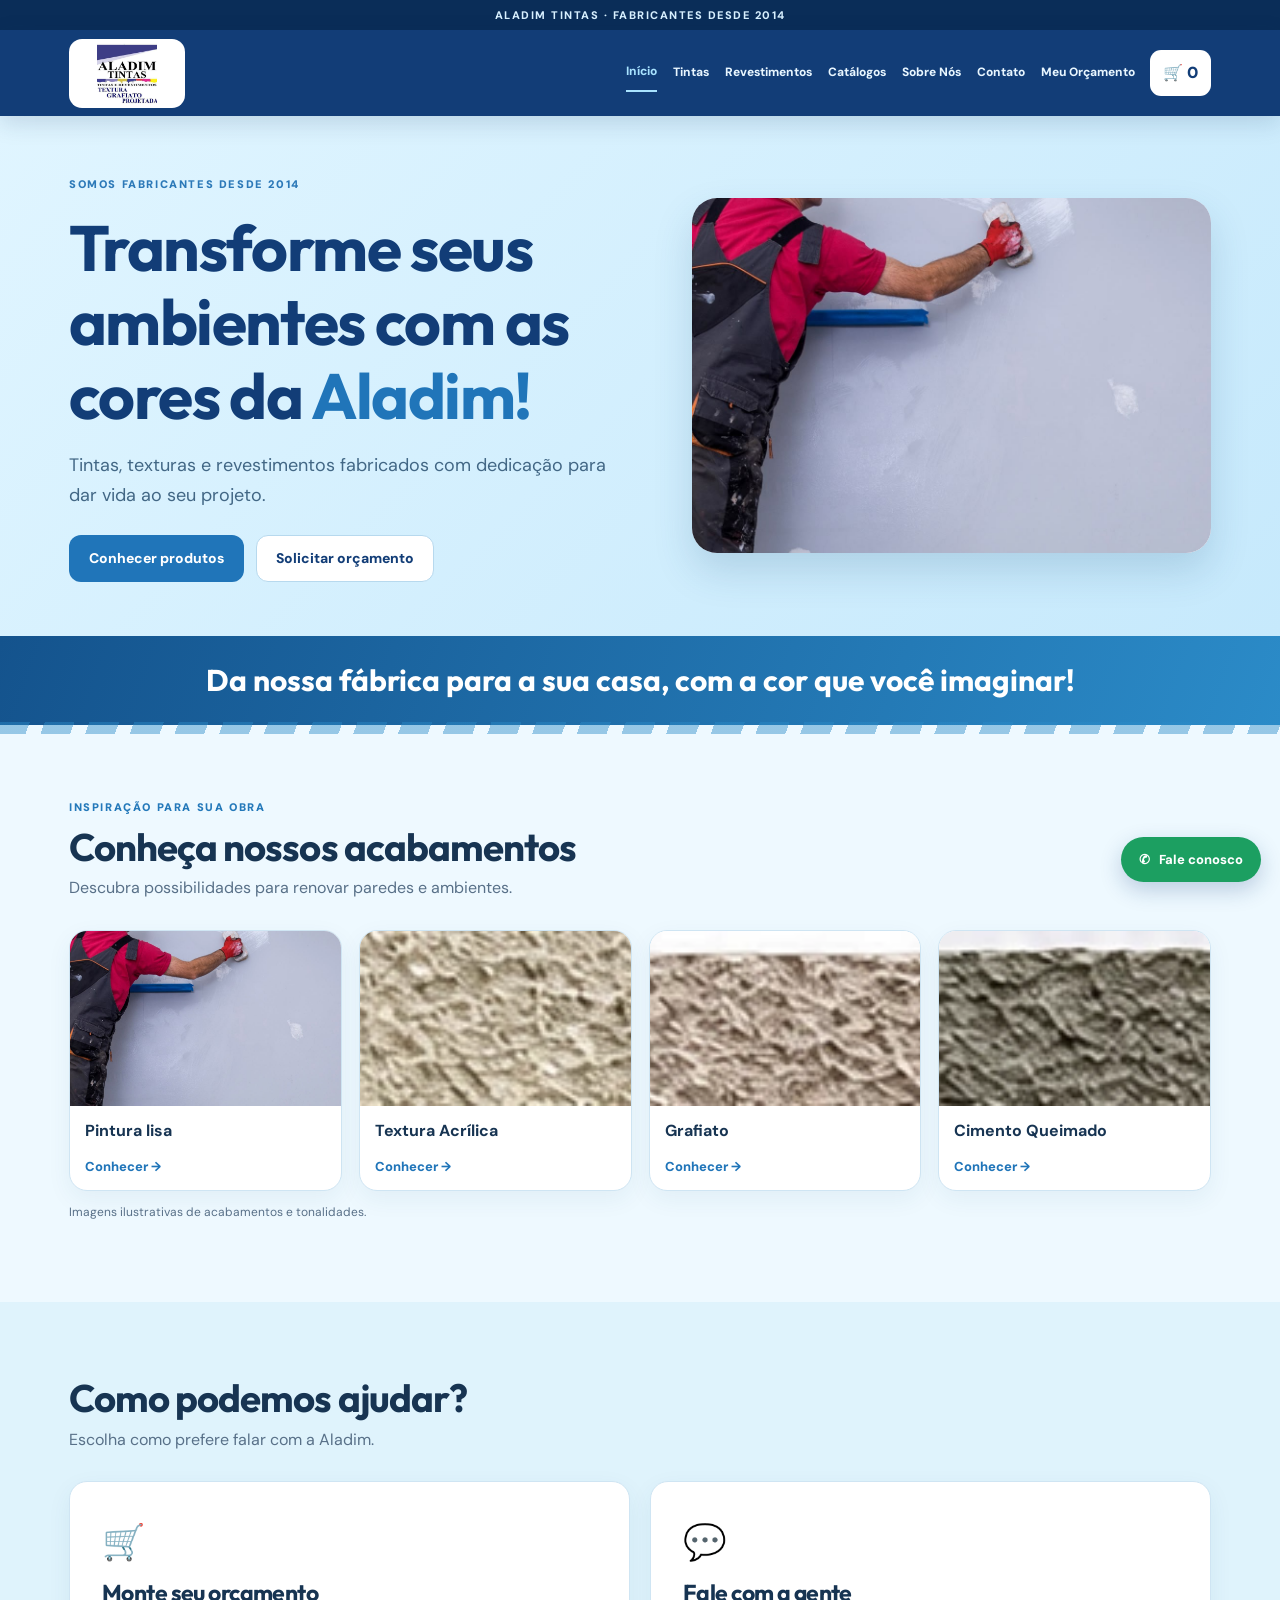
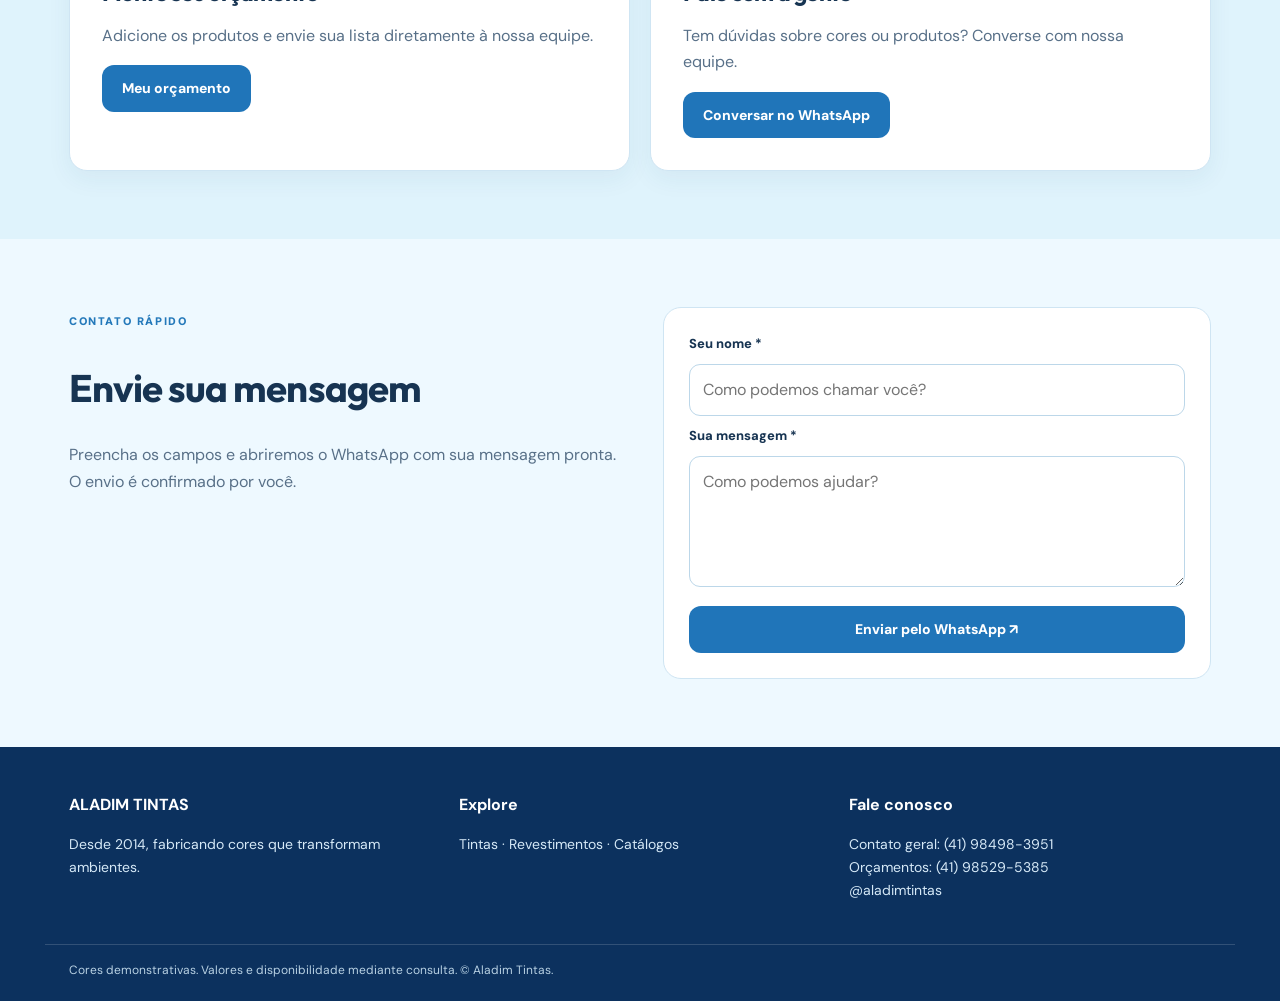
==== index.html @ a7aa91cd "Add files via upload" ====
<!doctype html><html lang="pt-BR"><head><meta charset="utf-8"><meta name="viewport" content="width=device-width,initial-scale=1"><meta name="theme-color" content="#123D77"><meta name="description" content="Aladim Tintas: fabricantes de tintas, texturas e revestimentos desde 2014. Consulte cores e solicite orçamento."><title>Início | Aladim Tintas</title><link rel="stylesheet" href="style.css"></head><body data-page="index"><div class="topline">ALADIM TINTAS · FABRICANTES DESDE 2014</div><header class="header"><div class="wrap nav"><a class="brand" href="index.html" aria-label="Aladim Tintas, início"><img src="logo.png" alt="Aladim Tintas"></a><button id="menu-button" class="menu-button" type="button" aria-expanded="false" aria-controls="navlinks">☰ Menu</button><nav id="navlinks" class="navlinks" aria-label="Menu principal"><a href="index.html" class="current" aria-current="page">Início</a><a href="tintas.html">Tintas</a><a href="revestimentos.html">Revestimentos</a><a href="catalogos.html">Catálogos</a><a href="sobre.html">Sobre Nós</a><a href="contato.html">Contato</a><a href="orcamento.html">Meu Orçamento</a></nav><a class="cart-top" href="orcamento.html" aria-label="Meu orçamento">🛒 <span id="cart-count">0</span></a></div></header><main id="main"></main><footer><div class="wrap foot-grid"><div><strong>ALADIM TINTAS</strong><p>Desde 2014, fabricando cores que transformam ambientes.</p></div><div><strong>Explore</strong><p><a href="tintas.html">Tintas</a> · <a href="revestimentos.html">Revestimentos</a> · <a href="catalogos.html">Catálogos</a></p></div><div><strong>Fale conosco</strong><p><a href="https://wa.me/5541984983951" target="_blank" rel="noopener">Contato geral: (41) 98498-3951</a><br><a href="https://wa.me/5541985295385" target="_blank" rel="noopener">Orçamentos: (41) 98529-5385</a><br><a href="https://www.instagram.com/aladimtintas/" target="_blank" rel="noopener">@aladimtintas</a></p></div></div><div class="wrap copyright">Cores demonstrativas. Valores e disponibilidade mediante consulta. © Aladim Tintas.</div></footer><a class="whats-float" href="https://wa.me/5541984983951?text=Ol%C3%A1%21%20Gostaria%20de%20falar%20com%20a%20Aladim%20Tintas." target="_blank" rel="noopener" aria-label="Falar com Aladim Tintas pelo WhatsApp">✆ <span>Fale conosco</span></a><script src="app.js" defer></script></body></html>
---- style.css ----
@import url('https://fonts.googleapis.com/css2?family=DM+Sans:wght@400;500;600;700;800&family=Outfit:wght@400;500;600;700;800;900&display=swap');
:root{--navy:#123d77;--blue:#2075b9;--blue2:#3994d0;--sky:#dff3fc;--sky2:#eef9ff;--ink:#173452;--muted:#587088;--border:#cfe5f3;--white:#fff}*{box-sizing:border-box}html{scroll-behavior:smooth}body{margin:0;background:var(--sky2);color:var(--ink);font:16px/1.65 'DM Sans',Arial,sans-serif}h1,h2,h3{font-family:Outfit,'DM Sans',sans-serif;line-height:1.16;letter-spacing:-.025em}h1{font-size:clamp(38px,5vw,66px)}h2{font-size:clamp(28px,3vw,40px)}h3{font-size:23px}a{color:inherit;text-decoration:none}button,input,select,textarea{font:inherit}button{cursor:pointer}button:disabled{opacity:.45;cursor:not-allowed}.wrap{max-width:1190px;margin:auto;padding-left:24px;padding-right:24px}.topline{text-align:center;background:#0a2d58;color:#d8f0ff;padding:6px 10px;font-size:11px;letter-spacing:1.5px;font-weight:800}.header{background:var(--navy);position:sticky;top:0;z-index:40;box-shadow:0 7px 22px #0b2d5426}.nav{min-height:86px;display:flex;align-items:center;gap:15px}.brand{flex-shrink:0;background:#fff;border-radius:13px;padding:4px 8px}.brand img{width:100px;height:61px;object-fit:contain;display:block}.navlinks{display:flex;align-items:center;gap:16px;margin-left:auto}.navlinks a{font-size:12px;font-weight:800;color:#e8f6ff;white-space:nowrap;padding:8px 0}.navlinks a:hover,.navlinks .current{color:#a8e3ff;border-bottom:2px solid #a8e3ff}.cart-top{padding:10px 13px;border-radius:11px;background:#fff;color:var(--navy);font-weight:900;white-space:nowrap}.menu-button{display:none}.eyebrow{font-size:11px;font-weight:900;letter-spacing:1.6px;color:#2c79b8}.eyebrow.dark{color:#2479ba}.section{padding-top:68px;padding-bottom:68px}.section-heading{margin-bottom:28px}.section-heading h2{margin:6px 0}.section-heading p{margin:0;color:var(--muted)}.btn{display:inline-flex;align-items:center;justify-content:center;border:1px solid transparent;border-radius:12px;padding:13px 19px;font-weight:800;font-size:14px;line-height:1.35;text-align:center;transition:transform .2s,box-shadow .2s}.btn:hover{transform:translateY(-2px);box-shadow:0 8px 18px #123d7724}.btn-primary{background:var(--blue);color:#fff}.btn-outline{background:#fff;color:var(--navy);border-color:#b7d9ee}.actions{display:flex;gap:12px;flex-wrap:wrap;margin-top:24px}.home-hero{background:linear-gradient(135deg,#e0f5ff,#c6e9fc);overflow:hidden}.hero-layout{display:grid;grid-template-columns:1.05fr .95fr;gap:50px;align-items:center;min-height:470px;padding-top:54px;padding-bottom:54px}.hero-layout h1{color:var(--navy);margin:14px 0}.hero-layout h1 em{color:var(--blue);font-style:normal}.hero-layout p{color:#426785;font-size:18px;max-width:540px}.photo{height:230px;background:linear-gradient(135deg,#e7f5ff,#fff);display:flex;align-items:center;justify-content:center;overflow:hidden}.photo img{width:100%;height:100%;object-fit:contain;padding:12px}.hero-photo{height:355px;border-radius:25px;box-shadow:0 18px 38px #154b782b}.hero-photo img{object-fit:cover;padding:0}.brush-band{background:linear-gradient(110deg,#14538d,#2b8bc8);color:#fff;text-align:center;font:700 clamp(19px,2.5vw,30px)/1.3 Outfit,sans-serif;padding:25px 0;position:relative}.brush-band:after{content:'';position:absolute;bottom:-9px;left:0;right:0;height:12px;background:repeating-linear-gradient(110deg,#2b8bc8 0 28px,transparent 28px 42px);opacity:.45}.finish-grid{display:grid;grid-template-columns:repeat(4,minmax(0,1fr));gap:17px}.finish-card,.product-card,.help-card,.contact-card,.color-card{background:#fff;border:1px solid var(--border);border-radius:18px;overflow:hidden;box-shadow:0 8px 25px #184d7510}.finish-card{transition:transform .2s}.finish-card:hover{transform:translateY(-4px)}.finish-card .photo{height:175px}.finish-card .photo img{object-fit:cover;padding:0}.finish-card strong,.finish-card span{display:block;margin:12px 15px}.finish-card span{font-size:13px;color:var(--blue);font-weight:800}.soft-section{background:var(--sky)}.help-grid{display:grid;grid-template-columns:1fr 1fr;gap:20px}.help-card{padding:32px}.help-card h3{margin:8px 0}.help-card p{color:var(--muted)}.help-icon{font-size:35px}.message-layout{display:grid;grid-template-columns:1fr 1fr;gap:45px;align-items:start}.message-layout p{color:var(--muted)}.message-form{background:#fff;border:1px solid var(--border);padding:25px;border-radius:18px;display:grid;gap:9px}.message-form label{font-weight:800;font-size:13px}.message-form .btn{margin-top:10px}.field{width:100%;padding:12px 13px;background:#fff;border:1px solid #bcd7e9;border-radius:11px;color:var(--ink);outline-color:var(--blue)}.page-hero{background:linear-gradient(110deg,#174c82,#2b83bf);color:#fff;padding:54px 0}.page-hero .eyebrow{color:#d0efff}.page-hero h1{margin:10px 0}.page-hero p{color:#e0f3ff;margin:0;max-width:720px}.product-grid{display:grid;grid-template-columns:repeat(3,minmax(0,1fr));gap:22px}.product-card .photo{height:235px}.product-body{padding:22px;display:flex;flex-direction:column;align-items:stretch}.product-body h3{margin:12px 0}.product-body p{font-size:13px;color:var(--muted);line-height:1.6;flex:1}.pill{align-self:start;font-size:11px;font-weight:800;color:var(--blue);background:#e5f5ff;padding:5px 11px;border-radius:30px}.product-body label,.coating-text label{font-size:12px;font-weight:800;margin:15px 0 6px}.product-body .btn,.coating-text .btn{margin-top:15px}.swatches{display:flex;gap:12px;flex-wrap:wrap;margin:12px 0 5px}.swatch-option{display:flex;flex-direction:column;align-items:center;gap:4px;font-size:11px;min-width:49px}.swatch-option small{font-size:10px;color:var(--muted);text-align:center}.swatch-dot{width:35px;height:35px;border:2px solid #c5d9e7;border-radius:9px;box-shadow:0 2px 5px #174c8220}.swatch-dot.more{display:flex;align-items:center;justify-content:center;background:#e7f4ff;color:var(--blue);font-size:25px}.coating-list{display:grid;gap:24px}.coating-section{background:#fff;border:1px solid var(--border);border-radius:24px;padding:25px;display:grid;gap:26px;box-shadow:0 9px 25px #154b7812}.coating-photos{display:grid;grid-template-columns:repeat(3,minmax(0,1fr));gap:12px}.coating-photos .photo,.coating-sample{height:220px;border-radius:14px;overflow:hidden;background:#e8f4fc}.coating-photos .photo img{object-fit:contain}.coating-sample{position:relative}.coating-sample img{width:100%;height:100%;object-fit:cover;image-rendering:auto}.coating-sample small{position:absolute;bottom:0;left:0;right:0;background:#123d77df;color:#fff;text-align:center;padding:4px;font-size:11px}.coating-text h2{margin:7px 0}.coating-text p{color:var(--muted);max-width:850px}.coating-text select{max-width:320px;display:block}.catalog-notice{background:#fff;border-left:4px solid var(--blue);border-radius:12px;padding:17px 22px;margin-bottom:38px;box-shadow:0 5px 15px #123d7710}.colors-grid{display:grid;grid-template-columns:repeat(4,minmax(0,1fr));gap:18px}.color-card{padding:10px}.color-card img{width:100%;aspect-ratio:2.3/1;object-fit:cover;display:block;border-radius:10px;border:1px solid #d7e2e8}.color-info{display:flex;flex-direction:column;text-align:center;padding:9px 3px 5px;line-height:1.35}.color-info strong{font-size:14px}.color-info span{color:var(--muted);font-size:12px;margin-top:3px}.sun-note{font-size:13px;color:var(--muted);margin-top:24px}.custom-colors{display:grid;grid-template-columns:1.3fr .7fr;gap:45px;align-items:center}.custom-colors p{color:var(--muted)}.brand-refs{display:grid;gap:15px}.brand-refs img{width:100%;max-height:140px;object-fit:contain;background:white;padding:18px;border-radius:18px;border:1px solid var(--border)}.about-hero{background:linear-gradient(110deg,#d9f2ff,#b9e2fa);padding:52px 0}.about-hero h1{color:var(--navy)}.about-hero p{color:var(--muted);font-size:18px}.about-hero .photo{height:320px;border-radius:24px}.split{display:grid;grid-template-columns:1fr 1fr;gap:55px;align-items:center}.split p,.story p{color:var(--muted)}.split .photo{height:340px;border-radius:22px}.story{max-width:980px}.story p{font-size:18px}.contact-cards{display:grid;grid-template-columns:1fr 1fr;gap:25px}.contact-card{padding:27px}.contact-card h2{font-size:28px;margin:12px 0}.contact-card h3{margin:8px 0}.contact-card p{color:var(--muted)}.contact-card .photo{height:225px;border-radius:13px}.contact-card .photo img{object-fit:cover;padding:0}.contact-card p a{text-decoration:underline}.map-frame{height:340px;margin-top:30px;border-radius:19px;overflow:hidden;background:#d5e8f4}.map-frame iframe{border:0;width:100%;height:100%}.quote-grid{display:grid;grid-template-columns:1.2fr .8fr;gap:24px;align-items:start}.quote-box{background:#fff;border:1px solid var(--border);border-radius:20px;padding:25px;box-shadow:0 9px 25px #154b7810}.quote-box h2{font-size:27px;margin:0 0 22px}.quote-box label{display:block;font-size:13px;font-weight:800;margin:14px 0 6px}.quote-box .send-btn{width:100%;margin-top:20px}.quote-row{display:flex;align-items:center;gap:12px;padding:14px 0;border-bottom:1px solid var(--border)}.quote-thumb{width:75px;flex:none}.quote-thumb .photo{height:70px;border-radius:10px}.quote-info{flex:1;min-width:0}.quote-info strong{font-size:14px;display:block}.quote-info span{font-size:12px;color:var(--muted)}.remove{border:0;background:none;padding:0;color:#b53d47;text-decoration:underline;font-size:12px}.stepper{display:flex;gap:8px;align-items:center;font-weight:800}.stepper button{background:#f2f9ff;border:1px solid var(--border);border-radius:8px;width:31px;height:31px}.back-link{display:inline-block;margin-top:20px;color:var(--blue);font-weight:800}.empty-cart{text-align:center;padding:25px}.empty-cart>span{font-size:40px}.muted{color:var(--muted)}.small{font-size:12px}.item-count{color:var(--blue)}footer{background:#0c315e;color:#fff;padding:45px 0 20px}.foot-grid{display:grid;grid-template-columns:repeat(3,1fr);gap:28px}.foot-grid p{font-size:14px;color:#d6e9f7}.foot-grid a:hover{text-decoration:underline}.copyright{border-top:1px solid #ffffff28;margin-top:28px;padding-top:16px;font-size:12px;color:#b8d1e3}.whats-float{position:fixed;right:19px;bottom:18px;z-index:50;display:flex;align-items:center;gap:9px;background:#1c9f61;color:#fff;padding:12px 18px;border-radius:30px;box-shadow:0 8px 22px #123d773b;font-weight:800;font-size:13px;transition:transform .2s}.whats-float:hover{transform:translateY(-3px)}.whats-float:first-letter{font-size:22px}
@media(max-width:1100px){.navlinks{gap:9px}.navlinks a{font-size:11px}.brand img{width:90px}}@media(max-width:930px){.menu-button{display:block;margin-left:auto;border:1px solid #9bc8e5;color:var(--navy);background:#fff;border-radius:10px;padding:9px 12px;font-weight:800}.nav{flex-wrap:wrap;min-height:75px}.navlinks{display:none;order:4;flex-basis:100%;padding:10px 0 18px;flex-direction:column;align-items:stretch;gap:0}.navlinks.open{display:flex}.navlinks a{font-size:14px;padding:10px;border-radius:8px}.navlinks .current{border-bottom:0;background:#ffffff18}.hero-layout,.split,.message-layout,.custom-colors,.quote-grid{grid-template-columns:1fr}.hero-layout{gap:25px}.hero-photo{height:260px}.product-grid{grid-template-columns:repeat(2,minmax(0,1fr))}.finish-grid{grid-template-columns:repeat(2,minmax(0,1fr))}.contact-cards{grid-template-columns:1fr}.brand-refs{grid-template-columns:1fr 1fr}.brand-refs img{height:130px}}@media(max-width:620px){.wrap{padding-left:17px;padding-right:17px}.section{padding-top:42px;padding-bottom:42px}.hero-layout{padding-top:35px;padding-bottom:38px}.hero-layout p{font-size:16px}.hero-photo{height:220px}.help-grid,.product-grid,.foot-grid{grid-template-columns:1fr}.colors-grid{grid-template-columns:repeat(2,minmax(0,1fr));gap:10px}.color-card{padding:6px;border-radius:12px}.color-info strong{font-size:12px}.color-info span{font-size:11px}.coating-section{padding:14px}.coating-photos{display:flex;overflow-x:auto;scroll-snap-type:x mandatory;padding-bottom:8px}.coating-photos>.photo,.coating-sample{min-width:76%;height:210px;scroll-snap-align:start}.coating-text{padding:0 5px 8px}.quote-box{padding:18px}.quote-row{gap:7px}.quote-thumb{width:54px}.quote-thumb .photo{height:55px}.stepper{gap:4px}.stepper button{width:27px;height:27px}.brand-refs{grid-template-columns:1fr 1fr}.whats-float span{display:none}.whats-float{width:49px;height:49px;justify-content:center;padding:0;border-radius:50%;font-size:24px}}
@media(prefers-reduced-motion:reduce){html{scroll-behavior:auto}*,*:before,*:after{transition:none!important;animation:none!important}}
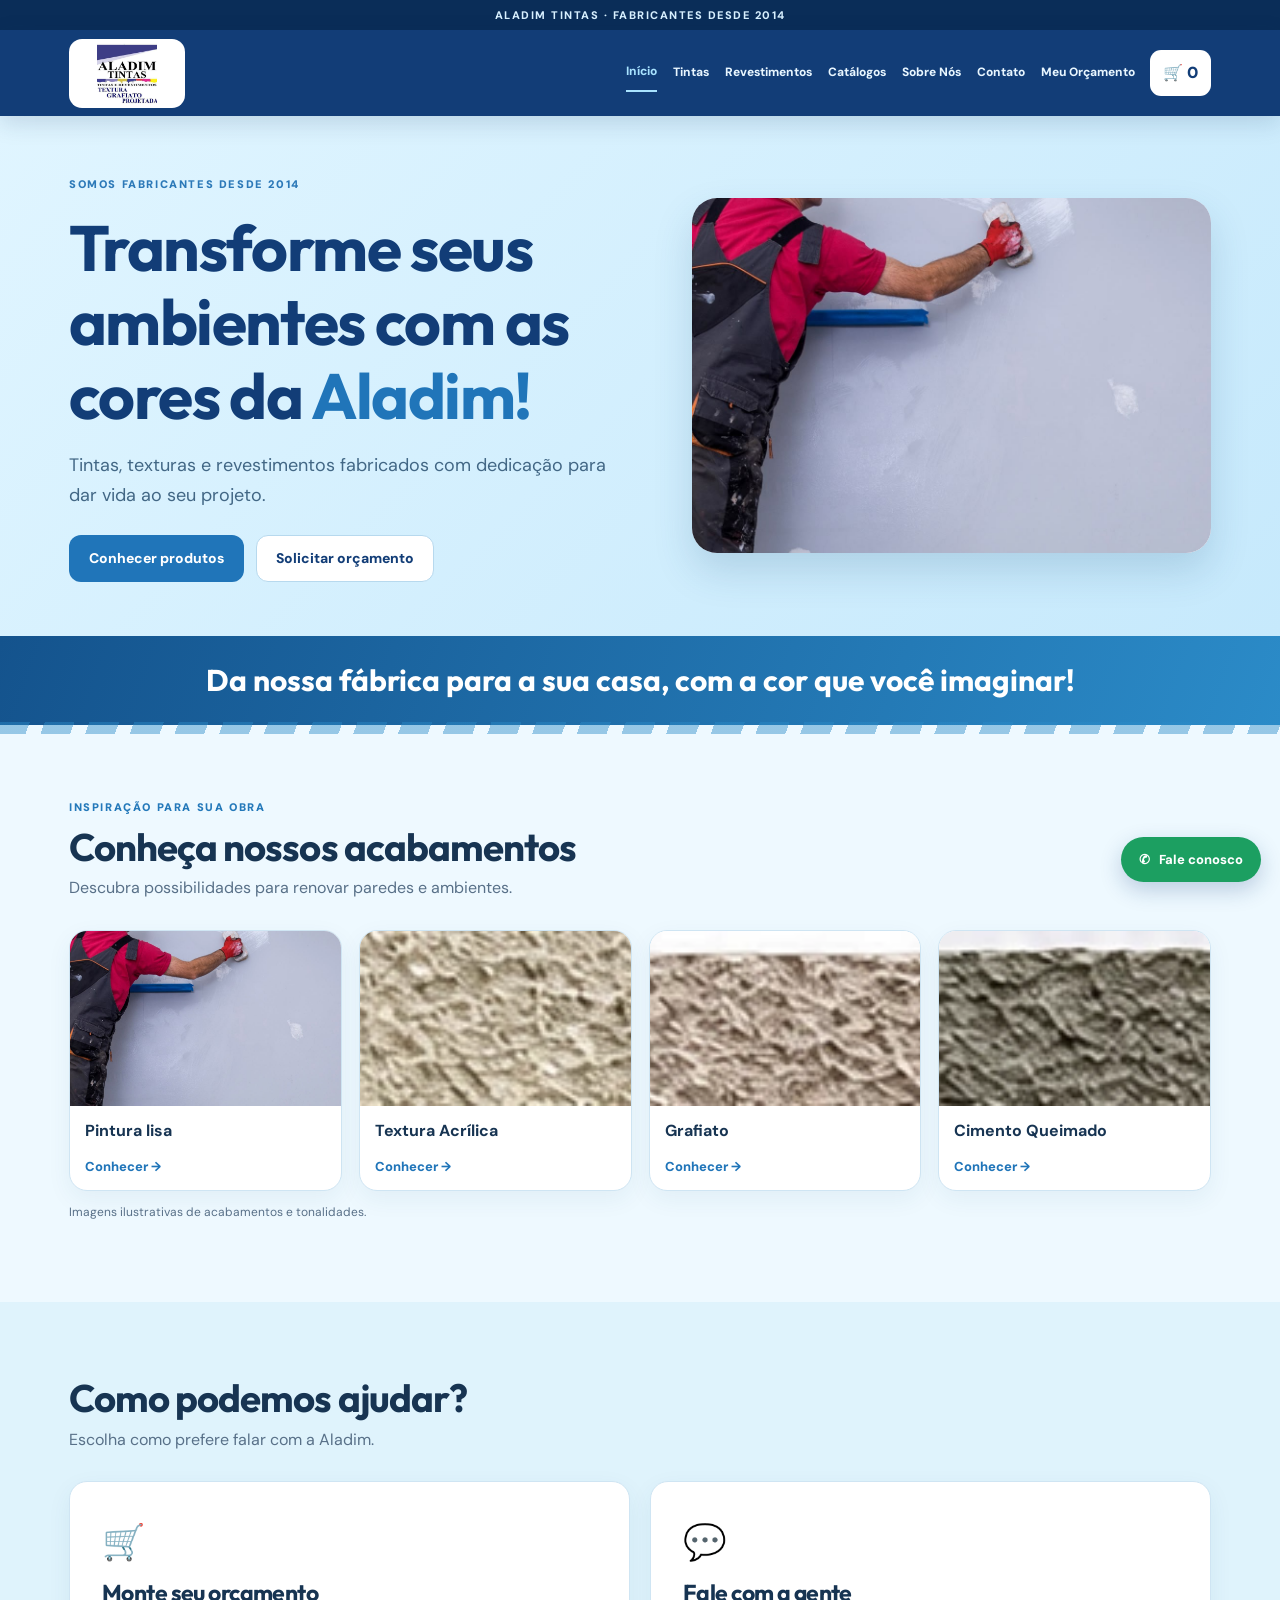
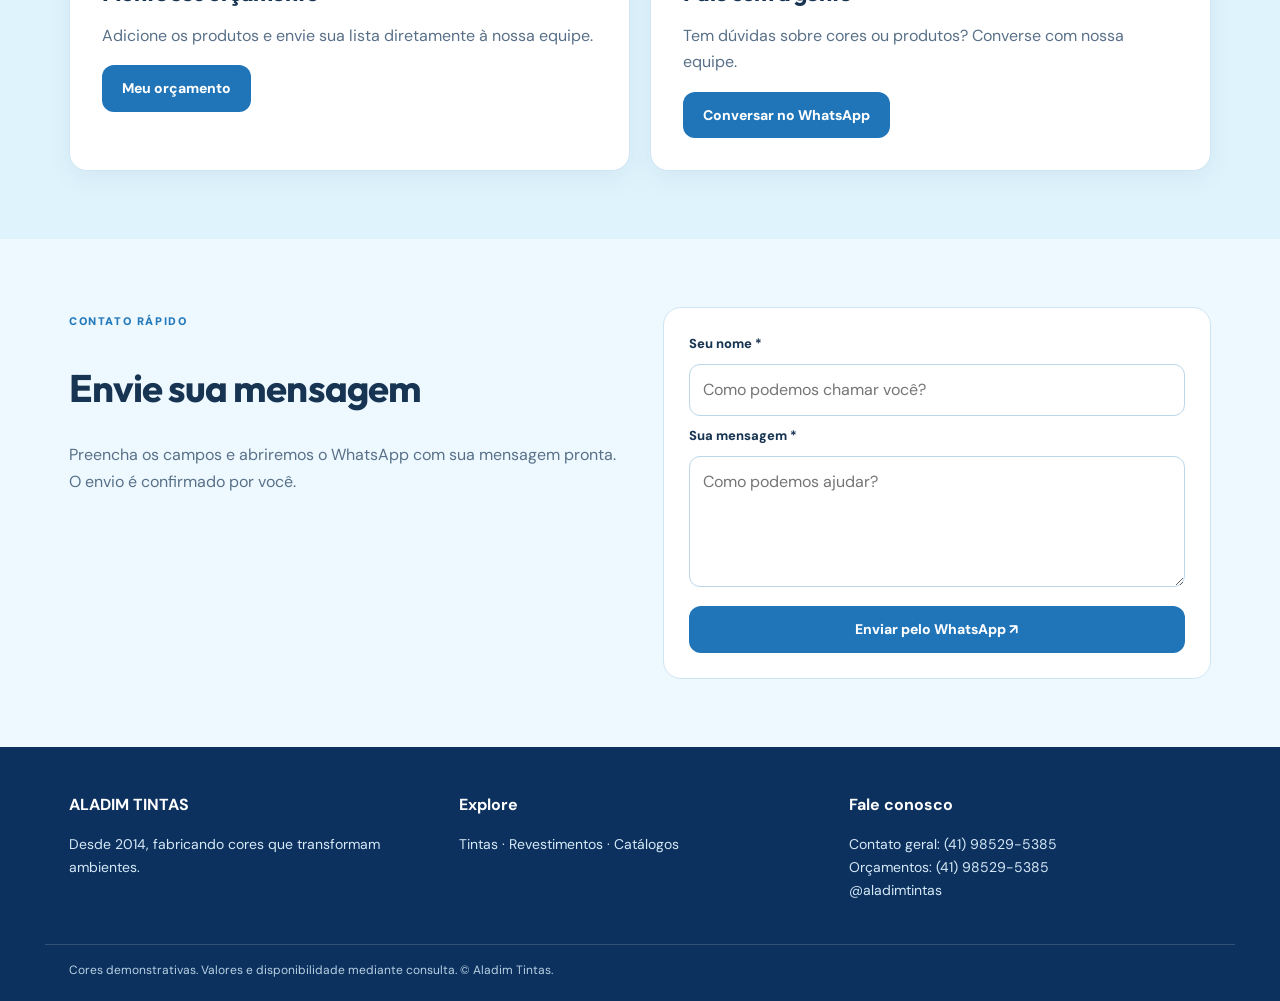
==== commit 0520e5d5: "Add files via upload" ====
--- a/index.html
+++ b/index.html
@@ -1 +1 @@
-<!doctype html><html lang="pt-BR"><head><meta charset="utf-8"><meta name="viewport" content="width=device-width,initial-scale=1"><meta name="theme-color" content="#123D77"><meta name="description" content="Aladim Tintas: fabricantes de tintas, texturas e revestimentos desde 2014. Consulte cores e solicite orçamento."><title>Início | Aladim Tintas</title><link rel="stylesheet" href="style.css"></head><body data-page="index"><div class="topline">ALADIM TINTAS · FABRICANTES DESDE 2014</div><header class="header"><div class="wrap nav"><a class="brand" href="index.html" aria-label="Aladim Tintas, início"><img src="logo.png" alt="Aladim Tintas"></a><button id="menu-button" class="menu-button" type="button" aria-expanded="false" aria-controls="navlinks">☰ Menu</button><nav id="navlinks" class="navlinks" aria-label="Menu principal"><a href="index.html" class="current" aria-current="page">Início</a><a href="tintas.html">Tintas</a><a href="revestimentos.html">Revestimentos</a><a href="catalogos.html">Catálogos</a><a href="sobre.html">Sobre Nós</a><a href="contato.html">Contato</a><a href="orcamento.html">Meu Orçamento</a></nav><a class="cart-top" href="orcamento.html" aria-label="Meu orçamento">🛒 <span id="cart-count">0</span></a></div></header><main id="main"></main><footer><div class="wrap foot-grid"><div><strong>ALADIM TINTAS</strong><p>Desde 2014, fabricando cores que transformam ambientes.</p></div><div><strong>Explore</strong><p><a href="tintas.html">Tintas</a> · <a href="revestimentos.html">Revestimentos</a> · <a href="catalogos.html">Catálogos</a></p></div><div><strong>Fale conosco</strong><p><a href="https://wa.me/5541984983951" target="_blank" rel="noopener">Contato geral: (41) 98498-3951</a><br><a href="https://wa.me/5541985295385" target="_blank" rel="noopener">Orçamentos: (41) 98529-5385</a><br><a href="https://www.instagram.com/aladimtintas/" target="_blank" rel="noopener">@aladimtintas</a></p></div></div><div class="wrap copyright">Cores demonstrativas. Valores e disponibilidade mediante consulta. © Aladim Tintas.</div></footer><a class="whats-float" href="https://wa.me/5541984983951?text=Ol%C3%A1%21%20Gostaria%20de%20falar%20com%20a%20Aladim%20Tintas." target="_blank" rel="noopener" aria-label="Falar com Aladim Tintas pelo WhatsApp">✆ <span>Fale conosco</span></a><script src="app.js" defer></script></body></html>+<!doctype html><html lang="pt-BR"><head><meta charset="utf-8"><meta name="viewport" content="width=device-width,initial-scale=1"><meta name="theme-color" content="#123D77"><meta name="description" content="Aladim Tintas: fabricantes de tintas, texturas e revestimentos desde 2014. Consulte cores e solicite orçamento."><title>Início | Aladim Tintas</title><link rel="stylesheet" href="style.css"></head><body data-page="index"><div class="topline">ALADIM TINTAS · FABRICANTES DESDE 2014</div><header class="header"><div class="wrap nav"><a class="brand" href="index.html" aria-label="Aladim Tintas, início"><img src="logo.png" alt="Aladim Tintas"></a><button id="menu-button" class="menu-button" type="button" aria-expanded="false" aria-controls="navlinks">☰ Menu</button><nav id="navlinks" class="navlinks" aria-label="Menu principal"><a href="index.html" class="current" aria-current="page">Início</a><a href="tintas.html">Tintas</a><a href="revestimentos.html">Revestimentos</a><a href="catalogos.html">Catálogos</a><a href="sobre.html">Sobre Nós</a><a href="contato.html">Contato</a><a href="orcamento.html">Meu Orçamento</a></nav><a class="cart-top" href="orcamento.html" aria-label="Meu orçamento">🛒 <span id="cart-count">0</span></a></div></header><main id="main"></main><footer><div class="wrap foot-grid"><div><strong>ALADIM TINTAS</strong><p>Desde 2014, fabricando cores que transformam ambientes.</p></div><div><strong>Explore</strong><p><a href="tintas.html">Tintas</a> · <a href="revestimentos.html">Revestimentos</a> · <a href="catalogos.html">Catálogos</a></p></div><div><strong>Fale conosco</strong><p><a href="https://wa.me/5541985295385" target="_blank" rel="noopener">Contato geral: (41) 98529-5385</a><br><a href="https://wa.me/5541985295385" target="_blank" rel="noopener">Orçamentos: (41) 98529-5385</a><br><a href="https://www.instagram.com/aladimtintas/" target="_blank" rel="noopener">@aladimtintas</a></p></div></div><div class="wrap copyright">Cores demonstrativas. Valores e disponibilidade mediante consulta. © Aladim Tintas.</div></footer><a class="whats-float" href="https://wa.me/5541985295385?text=Ol%C3%A1%21%20Gostaria%20de%20falar%20com%20a%20Aladim%20Tintas." target="_blank" rel="noopener" aria-label="Falar com Aladim Tintas pelo WhatsApp">✆ <span>Fale conosco</span></a><script src="app.js" defer></script></body></html>
--- a/style.css
+++ b/style.css
@@ -2,3 +2,13 @@
 :root{--navy:#123d77;--blue:#2075b9;--blue2:#3994d0;--sky:#dff3fc;--sky2:#eef9ff;--ink:#173452;--muted:#587088;--border:#cfe5f3;--white:#fff}*{box-sizing:border-box}html{scroll-behavior:smooth}body{margin:0;background:var(--sky2);color:var(--ink);font:16px/1.65 'DM Sans',Arial,sans-serif}h1,h2,h3{font-family:Outfit,'DM Sans',sans-serif;line-height:1.16;letter-spacing:-.025em}h1{font-size:clamp(38px,5vw,66px)}h2{font-size:clamp(28px,3vw,40px)}h3{font-size:23px}a{color:inherit;text-decoration:none}button,input,select,textarea{font:inherit}button{cursor:pointer}button:disabled{opacity:.45;cursor:not-allowed}.wrap{max-width:1190px;margin:auto;padding-left:24px;padding-right:24px}.topline{text-align:center;background:#0a2d58;color:#d8f0ff;padding:6px 10px;font-size:11px;letter-spacing:1.5px;font-weight:800}.header{background:var(--navy);position:sticky;top:0;z-index:40;box-shadow:0 7px 22px #0b2d5426}.nav{min-height:86px;display:flex;align-items:center;gap:15px}.brand{flex-shrink:0;background:#fff;border-radius:13px;padding:4px 8px}.brand img{width:100px;height:61px;object-fit:contain;display:block}.navlinks{display:flex;align-items:center;gap:16px;margin-left:auto}.navlinks a{font-size:12px;font-weight:800;color:#e8f6ff;white-space:nowrap;padding:8px 0}.navlinks a:hover,.navlinks .current{color:#a8e3ff;border-bottom:2px solid #a8e3ff}.cart-top{padding:10px 13px;border-radius:11px;background:#fff;color:var(--navy);font-weight:900;white-space:nowrap}.menu-button{display:none}.eyebrow{font-size:11px;font-weight:900;letter-spacing:1.6px;color:#2c79b8}.eyebrow.dark{color:#2479ba}.section{padding-top:68px;padding-bottom:68px}.section-heading{margin-bottom:28px}.section-heading h2{margin:6px 0}.section-heading p{margin:0;color:var(--muted)}.btn{display:inline-flex;align-items:center;justify-content:center;border:1px solid transparent;border-radius:12px;padding:13px 19px;font-weight:800;font-size:14px;line-height:1.35;text-align:center;transition:transform .2s,box-shadow .2s}.btn:hover{transform:translateY(-2px);box-shadow:0 8px 18px #123d7724}.btn-primary{background:var(--blue);color:#fff}.btn-outline{background:#fff;color:var(--navy);border-color:#b7d9ee}.actions{display:flex;gap:12px;flex-wrap:wrap;margin-top:24px}.home-hero{background:linear-gradient(135deg,#e0f5ff,#c6e9fc);overflow:hidden}.hero-layout{display:grid;grid-template-columns:1.05fr .95fr;gap:50px;align-items:center;min-height:470px;padding-top:54px;padding-bottom:54px}.hero-layout h1{color:var(--navy);margin:14px 0}.hero-layout h1 em{color:var(--blue);font-style:normal}.hero-layout p{color:#426785;font-size:18px;max-width:540px}.photo{height:230px;background:linear-gradient(135deg,#e7f5ff,#fff);display:flex;align-items:center;justify-content:center;overflow:hidden}.photo img{width:100%;height:100%;object-fit:contain;padding:12px}.hero-photo{height:355px;border-radius:25px;box-shadow:0 18px 38px #154b782b}.hero-photo img{object-fit:cover;padding:0}.brush-band{background:linear-gradient(110deg,#14538d,#2b8bc8);color:#fff;text-align:center;font:700 clamp(19px,2.5vw,30px)/1.3 Outfit,sans-serif;padding:25px 0;position:relative}.brush-band:after{content:'';position:absolute;bottom:-9px;left:0;right:0;height:12px;background:repeating-linear-gradient(110deg,#2b8bc8 0 28px,transparent 28px 42px);opacity:.45}.finish-grid{display:grid;grid-template-columns:repeat(4,minmax(0,1fr));gap:17px}.finish-card,.product-card,.help-card,.contact-card,.color-card{background:#fff;border:1px solid var(--border);border-radius:18px;overflow:hidden;box-shadow:0 8px 25px #184d7510}.finish-card{transition:transform .2s}.finish-card:hover{transform:translateY(-4px)}.finish-card .photo{height:175px}.finish-card .photo img{object-fit:cover;padding:0}.finish-card strong,.finish-card span{display:block;margin:12px 15px}.finish-card span{font-size:13px;color:var(--blue);font-weight:800}.soft-section{background:var(--sky)}.help-grid{display:grid;grid-template-columns:1fr 1fr;gap:20px}.help-card{padding:32px}.help-card h3{margin:8px 0}.help-card p{color:var(--muted)}.help-icon{font-size:35px}.message-layout{display:grid;grid-template-columns:1fr 1fr;gap:45px;align-items:start}.message-layout p{color:var(--muted)}.message-form{background:#fff;border:1px solid var(--border);padding:25px;border-radius:18px;display:grid;gap:9px}.message-form label{font-weight:800;font-size:13px}.message-form .btn{margin-top:10px}.field{width:100%;padding:12px 13px;background:#fff;border:1px solid #bcd7e9;border-radius:11px;color:var(--ink);outline-color:var(--blue)}.page-hero{background:linear-gradient(110deg,#174c82,#2b83bf);color:#fff;padding:54px 0}.page-hero .eyebrow{color:#d0efff}.page-hero h1{margin:10px 0}.page-hero p{color:#e0f3ff;margin:0;max-width:720px}.product-grid{display:grid;grid-template-columns:repeat(3,minmax(0,1fr));gap:22px}.product-card .photo{height:235px}.product-body{padding:22px;display:flex;flex-direction:column;align-items:stretch}.product-body h3{margin:12px 0}.product-body p{font-size:13px;color:var(--muted);line-height:1.6;flex:1}.pill{align-self:start;font-size:11px;font-weight:800;color:var(--blue);background:#e5f5ff;padding:5px 11px;border-radius:30px}.product-body label,.coating-text label{font-size:12px;font-weight:800;margin:15px 0 6px}.product-body .btn,.coating-text .btn{margin-top:15px}.swatches{display:flex;gap:12px;flex-wrap:wrap;margin:12px 0 5px}.swatch-option{display:flex;flex-direction:column;align-items:center;gap:4px;font-size:11px;min-width:49px}.swatch-option small{font-size:10px;color:var(--muted);text-align:center}.swatch-dot{width:35px;height:35px;border:2px solid #c5d9e7;border-radius:9px;box-shadow:0 2px 5px #174c8220}.swatch-dot.more{display:flex;align-items:center;justify-content:center;background:#e7f4ff;color:var(--blue);font-size:25px}.coating-list{display:grid;gap:24px}.coating-section{background:#fff;border:1px solid var(--border);border-radius:24px;padding:25px;display:grid;gap:26px;box-shadow:0 9px 25px #154b7812}.coating-photos{display:grid;grid-template-columns:repeat(3,minmax(0,1fr));gap:12px}.coating-photos .photo,.coating-sample{height:220px;border-radius:14px;overflow:hidden;background:#e8f4fc}.coating-photos .photo img{object-fit:contain}.coating-sample{position:relative}.coating-sample img{width:100%;height:100%;object-fit:cover;image-rendering:auto}.coating-sample small{position:absolute;bottom:0;left:0;right:0;background:#123d77df;color:#fff;text-align:center;padding:4px;font-size:11px}.coating-text h2{margin:7px 0}.coating-text p{color:var(--muted);max-width:850px}.coating-text select{max-width:320px;display:block}.catalog-notice{background:#fff;border-left:4px solid var(--blue);border-radius:12px;padding:17px 22px;margin-bottom:38px;box-shadow:0 5px 15px #123d7710}.colors-grid{display:grid;grid-template-columns:repeat(4,minmax(0,1fr));gap:18px}.color-card{padding:10px}.color-card img{width:100%;aspect-ratio:2.3/1;object-fit:cover;display:block;border-radius:10px;border:1px solid #d7e2e8}.color-info{display:flex;flex-direction:column;text-align:center;padding:9px 3px 5px;line-height:1.35}.color-info strong{font-size:14px}.color-info span{color:var(--muted);font-size:12px;margin-top:3px}.sun-note{font-size:13px;color:var(--muted);margin-top:24px}.custom-colors{display:grid;grid-template-columns:1.3fr .7fr;gap:45px;align-items:center}.custom-colors p{color:var(--muted)}.brand-refs{display:grid;gap:15px}.brand-refs img{width:100%;max-height:140px;object-fit:contain;background:white;padding:18px;border-radius:18px;border:1px solid var(--border)}.about-hero{background:linear-gradient(110deg,#d9f2ff,#b9e2fa);padding:52px 0}.about-hero h1{color:var(--navy)}.about-hero p{color:var(--muted);font-size:18px}.about-hero .photo{height:320px;border-radius:24px}.split{display:grid;grid-template-columns:1fr 1fr;gap:55px;align-items:center}.split p,.story p{color:var(--muted)}.split .photo{height:340px;border-radius:22px}.story{max-width:980px}.story p{font-size:18px}.contact-cards{display:grid;grid-template-columns:1fr 1fr;gap:25px}.contact-card{padding:27px}.contact-card h2{font-size:28px;margin:12px 0}.contact-card h3{margin:8px 0}.contact-card p{color:var(--muted)}.contact-card .photo{height:225px;border-radius:13px}.contact-card .photo img{object-fit:cover;padding:0}.contact-card p a{text-decoration:underline}.map-frame{height:340px;margin-top:30px;border-radius:19px;overflow:hidden;background:#d5e8f4}.map-frame iframe{border:0;width:100%;height:100%}.quote-grid{display:grid;grid-template-columns:1.2fr .8fr;gap:24px;align-items:start}.quote-box{background:#fff;border:1px solid var(--border);border-radius:20px;padding:25px;box-shadow:0 9px 25px #154b7810}.quote-box h2{font-size:27px;margin:0 0 22px}.quote-box label{display:block;font-size:13px;font-weight:800;margin:14px 0 6px}.quote-box .send-btn{width:100%;margin-top:20px}.quote-row{display:flex;align-items:center;gap:12px;padding:14px 0;border-bottom:1px solid var(--border)}.quote-thumb{width:75px;flex:none}.quote-thumb .photo{height:70px;border-radius:10px}.quote-info{flex:1;min-width:0}.quote-info strong{font-size:14px;display:block}.quote-info span{font-size:12px;color:var(--muted)}.remove{border:0;background:none;padding:0;color:#b53d47;text-decoration:underline;font-size:12px}.stepper{display:flex;gap:8px;align-items:center;font-weight:800}.stepper button{background:#f2f9ff;border:1px solid var(--border);border-radius:8px;width:31px;height:31px}.back-link{display:inline-block;margin-top:20px;color:var(--blue);font-weight:800}.empty-cart{text-align:center;padding:25px}.empty-cart>span{font-size:40px}.muted{color:var(--muted)}.small{font-size:12px}.item-count{color:var(--blue)}footer{background:#0c315e;color:#fff;padding:45px 0 20px}.foot-grid{display:grid;grid-template-columns:repeat(3,1fr);gap:28px}.foot-grid p{font-size:14px;color:#d6e9f7}.foot-grid a:hover{text-decoration:underline}.copyright{border-top:1px solid #ffffff28;margin-top:28px;padding-top:16px;font-size:12px;color:#b8d1e3}.whats-float{position:fixed;right:19px;bottom:18px;z-index:50;display:flex;align-items:center;gap:9px;background:#1c9f61;color:#fff;padding:12px 18px;border-radius:30px;box-shadow:0 8px 22px #123d773b;font-weight:800;font-size:13px;transition:transform .2s}.whats-float:hover{transform:translateY(-3px)}.whats-float:first-letter{font-size:22px}
 @media(max-width:1100px){.navlinks{gap:9px}.navlinks a{font-size:11px}.brand img{width:90px}}@media(max-width:930px){.menu-button{display:block;margin-left:auto;border:1px solid #9bc8e5;color:var(--navy);background:#fff;border-radius:10px;padding:9px 12px;font-weight:800}.nav{flex-wrap:wrap;min-height:75px}.navlinks{display:none;order:4;flex-basis:100%;padding:10px 0 18px;flex-direction:column;align-items:stretch;gap:0}.navlinks.open{display:flex}.navlinks a{font-size:14px;padding:10px;border-radius:8px}.navlinks .current{border-bottom:0;background:#ffffff18}.hero-layout,.split,.message-layout,.custom-colors,.quote-grid{grid-template-columns:1fr}.hero-layout{gap:25px}.hero-photo{height:260px}.product-grid{grid-template-columns:repeat(2,minmax(0,1fr))}.finish-grid{grid-template-columns:repeat(2,minmax(0,1fr))}.contact-cards{grid-template-columns:1fr}.brand-refs{grid-template-columns:1fr 1fr}.brand-refs img{height:130px}}@media(max-width:620px){.wrap{padding-left:17px;padding-right:17px}.section{padding-top:42px;padding-bottom:42px}.hero-layout{padding-top:35px;padding-bottom:38px}.hero-layout p{font-size:16px}.hero-photo{height:220px}.help-grid,.product-grid,.foot-grid{grid-template-columns:1fr}.colors-grid{grid-template-columns:repeat(2,minmax(0,1fr));gap:10px}.color-card{padding:6px;border-radius:12px}.color-info strong{font-size:12px}.color-info span{font-size:11px}.coating-section{padding:14px}.coating-photos{display:flex;overflow-x:auto;scroll-snap-type:x mandatory;padding-bottom:8px}.coating-photos>.photo,.coating-sample{min-width:76%;height:210px;scroll-snap-align:start}.coating-text{padding:0 5px 8px}.quote-box{padding:18px}.quote-row{gap:7px}.quote-thumb{width:54px}.quote-thumb .photo{height:55px}.stepper{gap:4px}.stepper button{width:27px;height:27px}.brand-refs{grid-template-columns:1fr 1fr}.whats-float span{display:none}.whats-float{width:49px;height:49px;justify-content:center;padding:0;border-radius:50%;font-size:24px}}
 @media(prefers-reduced-motion:reduce){html{scroll-behavior:auto}*,*:before,*:after{transition:none!important;animation:none!important}}
+
+/* Revestimentos: uma imagem para texturas e duas para cimento queimado. */
+.coating-photos.one-photo{grid-template-columns:minmax(0,1fr);max-width:440px}
+.coating-photos.two-photos{grid-template-columns:repeat(2,minmax(0,1fr));max-width:720px}
+.coating-photos.one-photo .photo,.coating-photos.two-photos .photo,.coating-photos.two-photos .coating-sample{height:275px}
+.technical-specs{margin:24px 0 8px;border-top:1px solid #d8e1e9}
+.technical-row{padding:18px 0;border-bottom:1px solid #d8e1e9}
+.technical-row h3{font:600 16px/1.4 'DM Sans',Arial,sans-serif;letter-spacing:0;margin:0 0 10px;color:var(--ink)}
+.technical-row p{font-size:13px;line-height:1.7;margin:0;color:var(--muted)}
+@media(max-width:620px){.coating-photos.one-photo,.coating-photos.two-photos{display:grid;overflow:visible;padding:0;grid-template-columns:1fr;max-width:none}.coating-photos.two-photos{grid-template-columns:repeat(2,minmax(0,1fr));gap:8px}.coating-photos.one-photo>.photo,.coating-photos.two-photos>.photo,.coating-photos.two-photos>.coating-sample{min-width:0;width:100%;height:210px}.coating-photos.two-photos>.photo,.coating-photos.two-photos>.coating-sample{height:175px}.coating-sample small{font-size:10px}}
